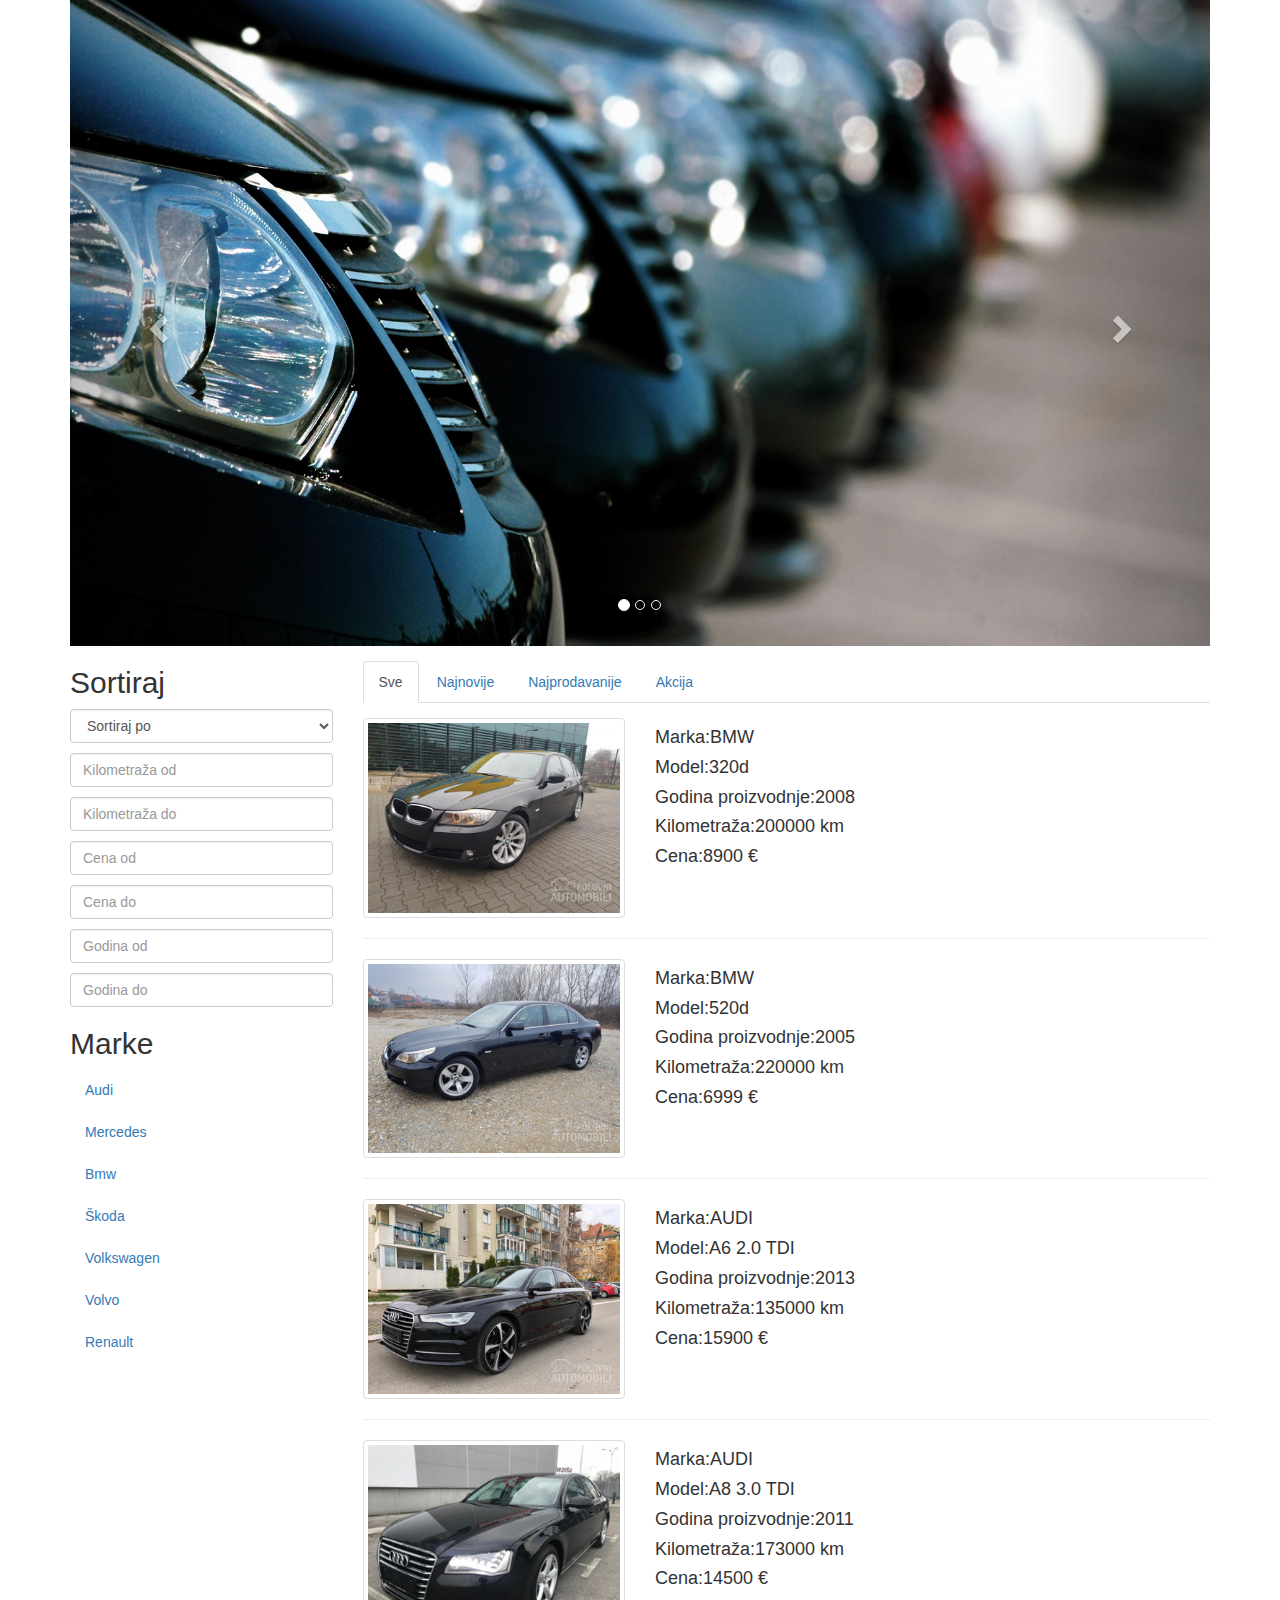
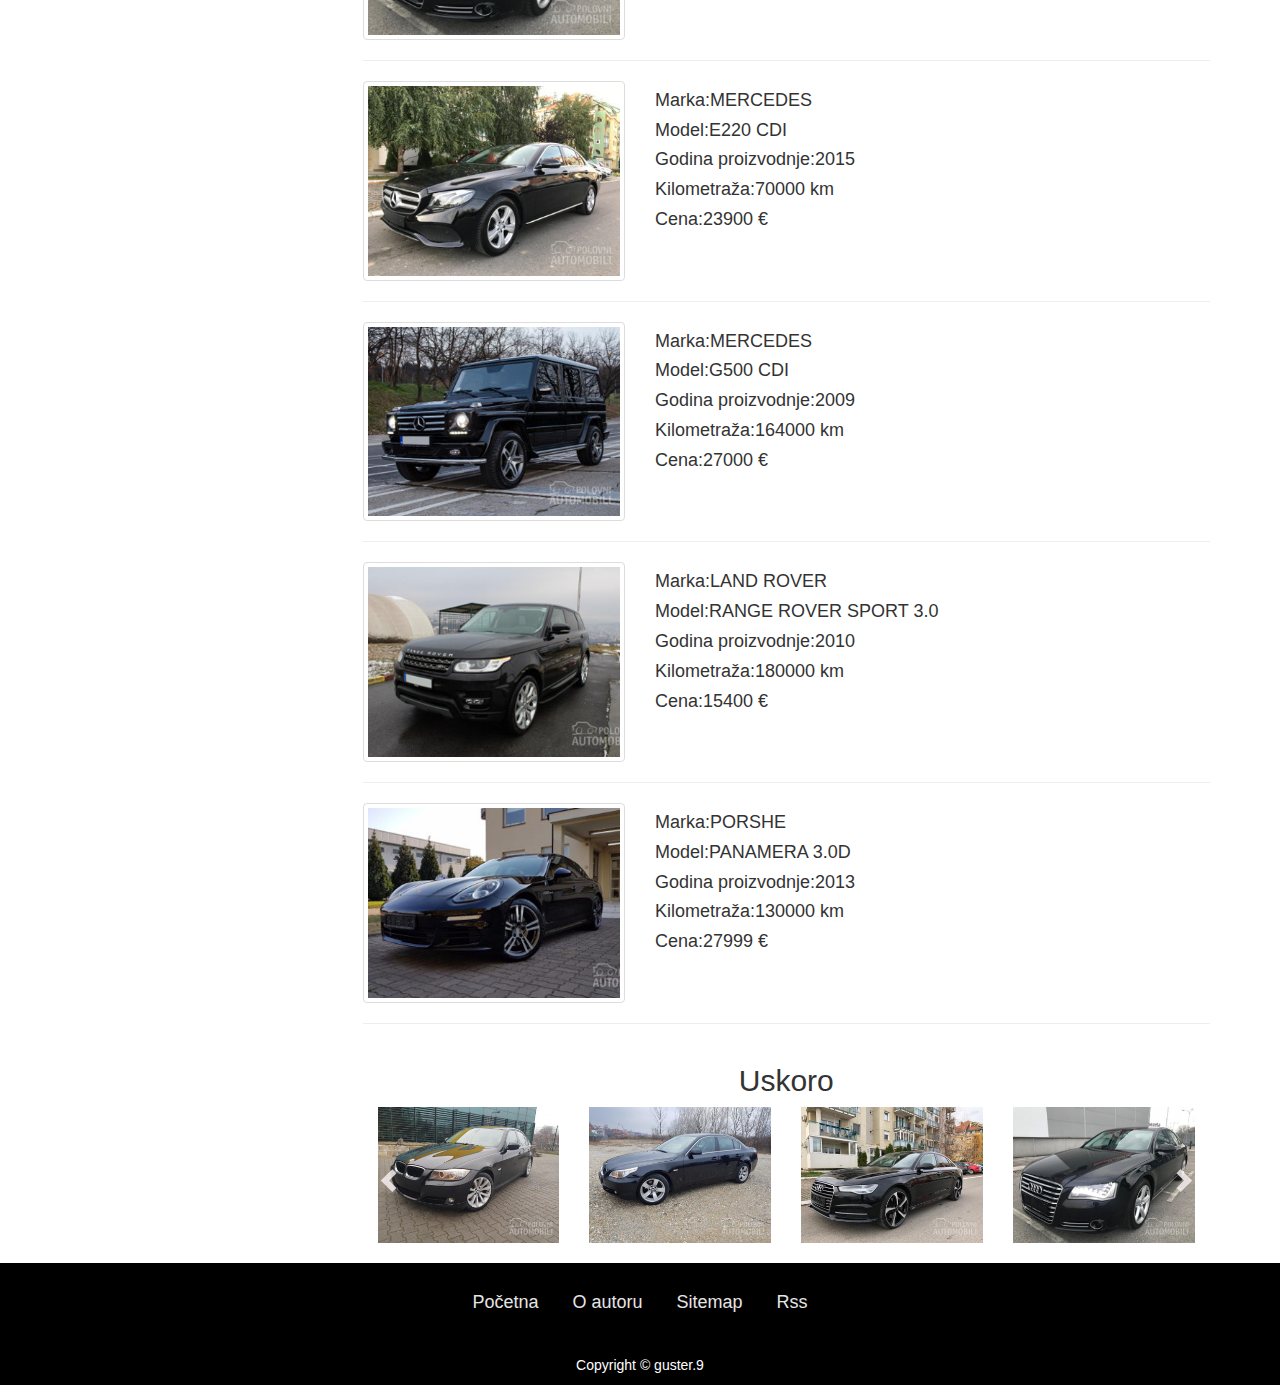
==== kompletna ponuda.html @ e96f9a5f "upload" ====
<!DOCTYPE html>
<head>
    <title>Transport automobila</title>
    <meta charset="utf-8">
    <meta name="description" content="Uvoz i prodaja polovnih automobila u izuzetnom stanju od prvog vlasnika...">
    <meta name="keywords" content="kola,automobili,vozila, uvoz, nemacka, holandija,svajcarska,austrija,prodaja">
    <meta name="author" content="Lazar Marojkin">
    <meta name="viewport" content="width=device-width, initial-scale=1">
    <link rel="stylesheet" type="text/css" href="css/bootstrap.min.css">
    <link rel="stylesheet" type="text/css" href="css/style.css"/>
    <script src="https://ajax.googleapis.com/ajax/libs/jquery/3.3.1/jquery.min.js"></script>
    <script src="js/bootstrap.min.js"></script>
</head>
<body>
    <div class="container"> 
            <div id="myCarousel" class="carousel slide" data-ride="carousel">
              <ol class="carousel-indicators">
                <li data-target="#myCarousel" data-slide-to="0" class="active"></li>
                <li data-target="#myCarousel" data-slide-to="1"></li>
                <li data-target="#myCarousel" data-slide-to="2"></li>
              </ol>

              <div class="carousel-inner">
                <div class="item active">
                  <img src="images/plac1.jpg" alt="Los Angeles" style="width:100%;">
                </div>
          
                <div class="item">
                  <img src="images/2.jpg" alt="Chicago" style="width:100%;">
                </div>
              
                <div class="item">
                  <img src="images/1.jpg" alt="New york" style="width:100%;">
                </div>
              </div>
          
              <a class="left carousel-control" href="#myCarousel" data-slide="prev">
                <span class="glyphicon glyphicon-chevron-left"></span>
                <span class="sr-only">Previous</span>
              </a>
              <a class="right carousel-control" href="#myCarousel" data-slide="next">
                <span class="glyphicon glyphicon-chevron-right"></span>
                <span class="sr-only">Next</span>
              </a>
            </div>
          </div>
          
    <section>
		<div class="container">
			<div class="row">
				<div class="col-sm-3">
					<h2>Sortiraj</h2>
                    <form>      
                        <select class="form-control" id="sortirajddl">
                            <option value="0">Sortiraj po</option>
                        </select>
                        <input type="text" placeholder="Kilometraža od" class="form-control">
                        <input type="text" placeholder="Kilometraža do" class="form-control">
                        <input type="text" placeholder="Cena od" class="form-control">
                        <input type="text" placeholder="Cena do" class="form-control">
                        <input type="text" placeholder="Godina od" class="form-control">
                        <input type="text" placeholder="Godina do" class="form-control">
                    </form>		
					<h2>Marke</h2>
					<div id="modeli">
						<ul class="nav nav-pills nav-stacked">
							<li><a href="#">Audi</a></li>
                            <li><a href="#">Mercedes</a></li>
                            <li><a href="#">Bmw</a></li>
                            <li><a href="#">Škoda</a></li>
                            <li><a href="#">Volkswagen</a></li>
                            <li><a href="#">Volvo</a></li>
                            <li><a href="#">Renault</a></li>
						</ul>
					</div>
			    </div>
				
				<div class="col-sm-9" style="padding-bottom:20px">
						<div class="col-sm-12" style="padding:15px 0px">
							<ul class="nav nav-tabs">
                                <li class="active"><a href="#sve" data-toggle="tab">Sve</a></li>
								<li><a href="#najnovije" data-toggle="tab">Najnovije</a></li>
								<li><a href="#najprodavanije" data-toggle="tab">Najprodavanije</a></li>
								<li><a href="#akcija" data-toggle="tab">Akcija</a></li>
							</ul>
                        </div>
                        
                    <div class="tab-content">
                            <div class="tab-pane fade active in" id="sve" ></div>
							<div class="tab-pane fade" id="najnovije" ></div>
							<div class="tab-pane fade" id="najprodavanije" ></div>
							<div class="tab-pane fade" id="akcija" ></div>
	
					<div class="recommended_items">
						<h2 class="title text-center">Uskoro</h2>
						
						<div id="recommended-item-carousel" class="carousel slide" data-ride="carousel">
							<div class="carousel-inner" id="uskoro"></div>
							 <a class="left recommended-item-control" href="#recommended-item-carousel" data-slide="prev" style="left:5px">
								<i class="glyphicon glyphicon-chevron-left"></i>
							  </a>
							  <a class="right recommended-item-control" href="#recommended-item-carousel" data-slide="next" style="right:5px">
								<i class="glyphicon glyphicon-chevron-right"></i>
							  </a>			
						</div>
					</div>
					
				</div>
			</div>
		</div>
	</section>
    <div class="container-fluid" id="pravaMojStil">
        <div class="container">
            <div class="navbar">
                <ul class="nav navbar-nav navbar-center text-center" id="futerNav">
                    <li><a href="index.html">Početna</a></li>
                    <li><a href="oautoru.html">O autoru</a></li>
                    <li><a href="sitemap.xml">Sitemap</a></li>
                    <li><a href="rss.xml">Rss</a></li>
                </ul>
            </div>
            <div class="row">
                <p class="text-center">Copyright &copy; guster.9</p>
            </div>
        </div>
    </div>
    <a id="back-to-top" href="#" class="btn btn-primary btn-lg back-to-top" role="button" data-toggle="tooltip" data-placement="left">
        <span class="glyphicon glyphicon-chevron-up"></span>
    </a>
    <script type="text/javascript" src="js/podacikompletna.js"></script>
</body>
</html>
---- css/style.css ----
#hederMojStil{
    font-size: 20px;
    background-image: url('../images/1.jpg');
    background-attachment: fixed;
    background-size: cover;
    height: auto;
    position: relative;
    overflow: hidden;
    color: #fff;
}

#hederPeding{
    padding-top: 20px;
}

#sredinaMojStil{
    background-color: #fff;
    padding: 50px 0;
}

#doleMojStil{
    background-image: url('../images/2.jpg');
    background-attachment: fixed;
    background-size: cover;
    height: auto;
    color: #fff;
}
input, textarea, button {
    margin-top:10px 
}

#adresaMojStil{
    
    font-size: 20px;
}

#kontaktMojStil{
   
}

#pravaMojStil{
    background-color: #000;
    color: #fff;
    padding: 5px 0px 0px 0px;
}

.container-fluid{
    padding: 25px 0px;
}

#doleMojStil h1, #futerMojStil{
    padding-bottom: 20px;
}

#overlay{
    position: absolute;
    top: 0;
    left: 0;
    width: 100%;
    height: 100%;
    background: rgba(0, 0, 0, .75);
}

.razdvoj{
    padding-top: 20px;
    cursor: pointer;
}

.razdvoj:hover{
    transition: 0.5s;
    transform: scale(1.2);
}

#meniMojStil>li>a{
    color:#fff;
}

#meniMojStil>li>a:hover{
    color:rgb(49, 46, 46);
}
.navbar-inverse{
    background-color: rgba(0, 0, 0, 0);
    border-color: rgba(0, 0, 0, 0);
}

.navbar-inverse .navbar-brand, .navbar-inverse .navbar-nav>li>a{
    color: #e6e5e5;
}

.back-to-top {
    cursor: pointer;
    position: fixed;
    bottom: 20px;
    right: 20px;
    display:none;
}

#hederTekstMojStil{
    padding: 130px 0px;
    text-align: center;
}

#rezervisi{
    color: #fff;
}

#rezervisi:hover{
    text-decoration: none;
}

#rezervisi>button{
    margin-top: 20px;
}

#mapa{
    margin: 10px auto;
}

.sakrij{
    display: none;
}

.vidljivost{
   position: relative;
   padding-top: 20px;
}

#izadji{
    position: absolute;
    right: 20px;
    top: 20px;
    font-size: 20px;
    cursor: pointer;
}

h1{
    padding: 10px 0;
}

.navbar-nav>li>a{
    color: #e6e5e5;
    font-size: 18px;
}

#futerNav li a:hover{
    background-color: #000;
    color: #fff;
}

#autorNav li a:hover,#ponudaNav li a:hover{
    background-color: #fff;
    color: #000;
    border-radius: 5px;
}

#hederMojStil h1{
    color: #fff;
}

#autorSlika{
    border: 5px solid #fff;
    /*width: 20%;*/
}

#autorHeder{
    background-color: #000;
    background-image: url('../images/c.jpg');
    color: #fff;
    background-attachment: fixed;
}

samp{
    font-size: 23px;
}

#ispisGresaka{
    float: right;
}

#opisAutora{
    padding: 20px 0px;
}

#futerNav>li>a:hover{
    border-radius: 5px;
}

#futerNav>li{
    text-align: center;
    display: inline-block;
    float: none;
}

#futerNav{
    float: none;
}

@media only screen and (max-width: 992px){
    #adresaMojStil{
        text-align: center;
    }
}

/* njihova greska - ispravka */

.navbar-nav{
    margin: 7.5px 0px;
}

/*  */

#myNavbar>ul>li:last-child{
    border: 1px solid red;
}

#myNavbar>ul>li:last-child>a{
    padding: 10px
}


.recommended_items {
    overflow: hidden;
  }
  
  #recommended-item-carousel .carousel-inner .item {
    padding-left: 0;
  }
  
  .recommended-item-control {
    position: absolute;
    top: 41%;
  }
  
  .recommended-item-control i {
    color: rgba(248, 241, 241, 0.822);
    font-size: 25px;
    padding: 4px 10px;
  }
  
  .recommended-item-control i:hover {
    color: #000;
  }

  #ponudaHeder{
      padding: 0px;
  }
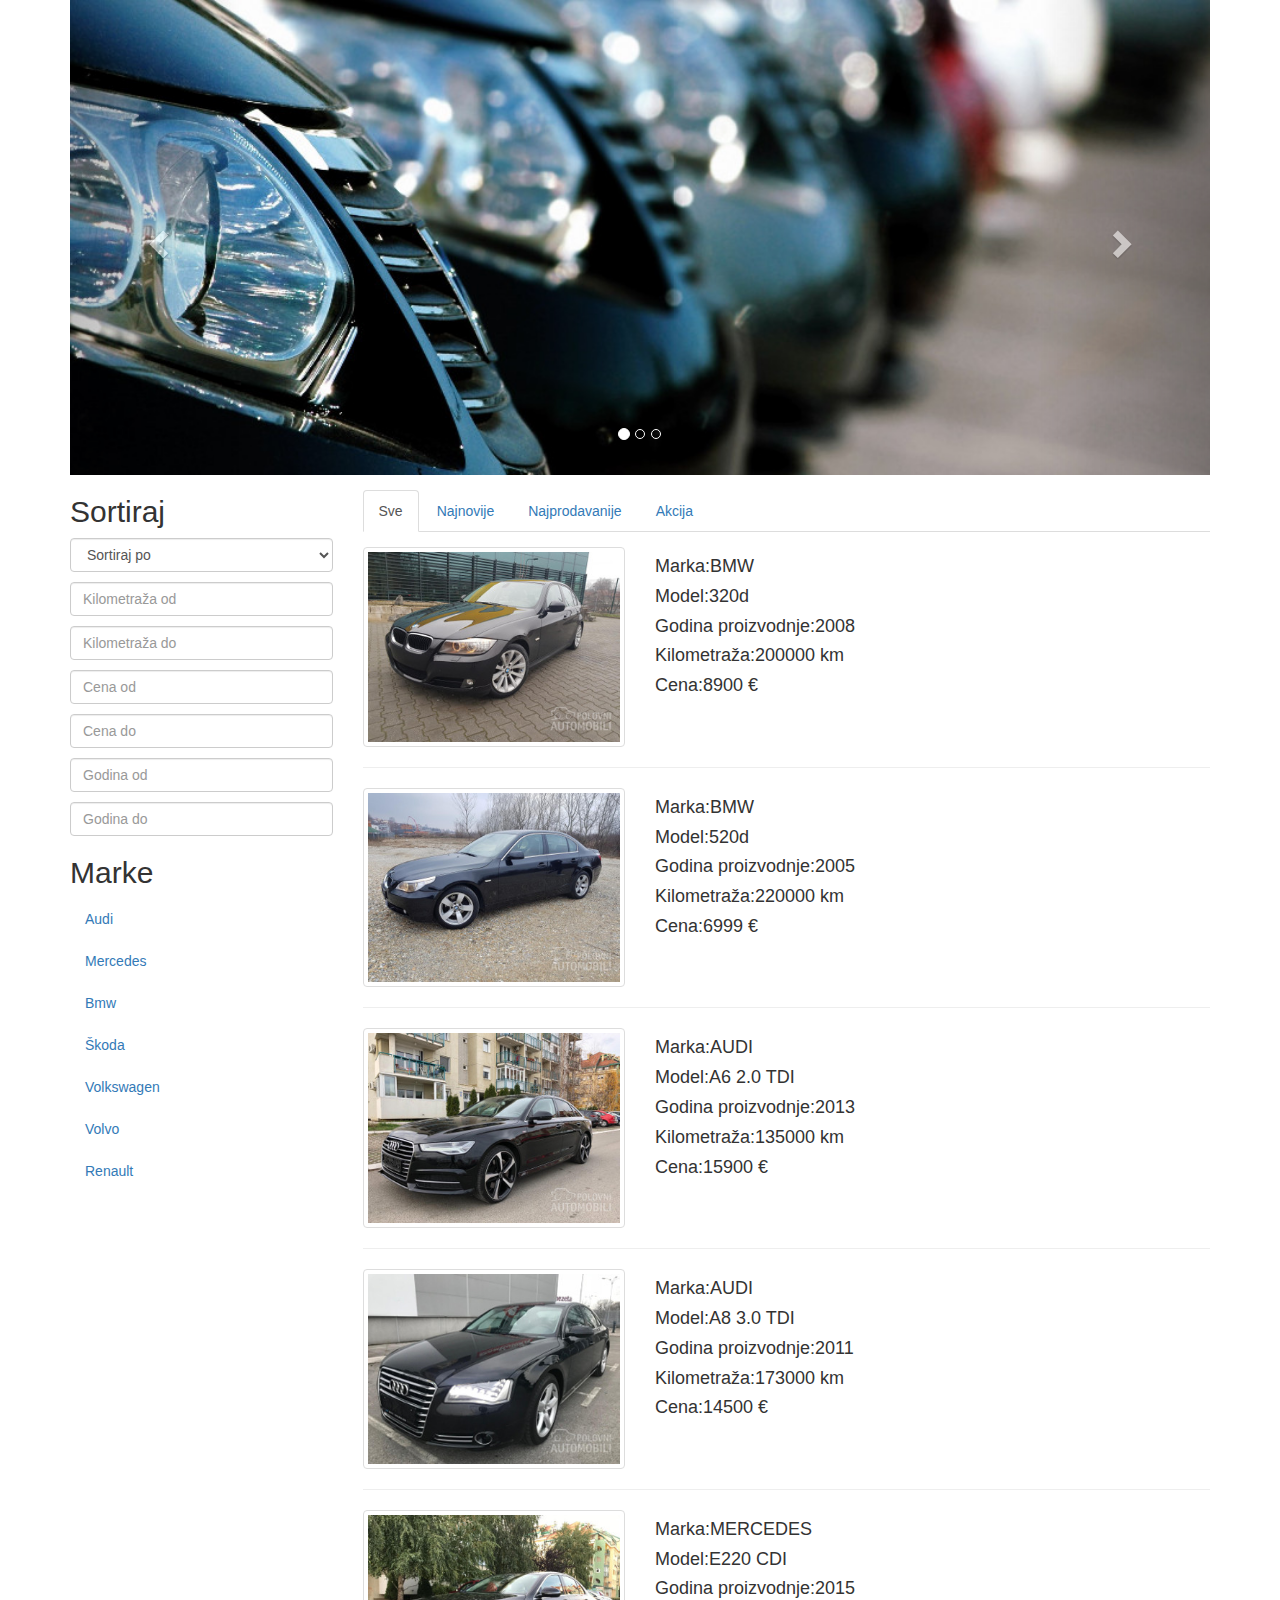
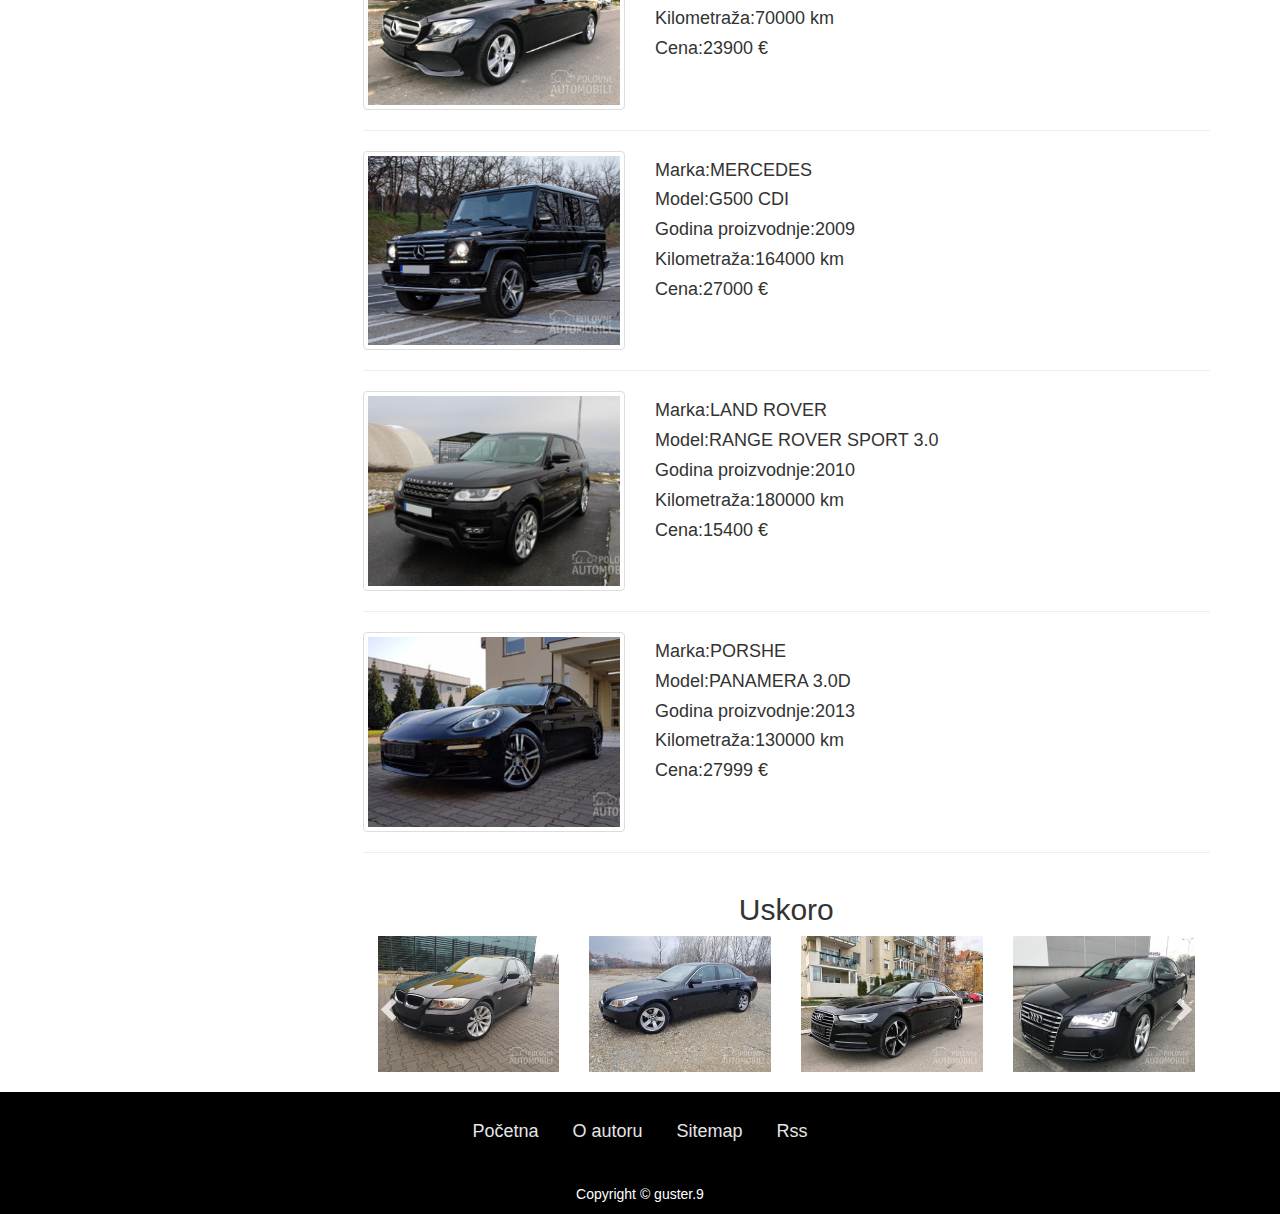
==== commit 7865ae15: "izmene" ====
--- a/kompletna ponuda.html
+++ b/kompletna ponuda.html
@@ -22,15 +22,15 @@
 
               <div class="carousel-inner">
                 <div class="item active">
-                  <img src="images/plac1.jpg" alt="Los Angeles" style="width:100%;">
+                  <img src="images/plac1.jpg" alt="Autoplac" style="width:100%;">
                 </div>
           
                 <div class="item">
-                  <img src="images/2.jpg" alt="Chicago" style="width:100%;">
+                  <img src="images/22.jpg" alt="Autoput" style="width:100%;">
                 </div>
               
                 <div class="item">
-                  <img src="images/1.jpg" alt="New york" style="width:100%;">
+                  <img src="images/11.jpg" alt="Mercedes" style="width:100%;">
                 </div>
               </div>
           
@@ -45,7 +45,6 @@
             </div>
           </div>
           
-    <section>
 		<div class="container">
 			<div class="row">
 				<div class="col-sm-3">
@@ -105,25 +104,25 @@
 						</div>
 					</div>
 					
-				</div>
-			</div>
+                    </div>
+                </div>
+            </div>
 		</div>
-	</section>
-    <div class="container-fluid" id="pravaMojStil">
-        <div class="container">
-            <div class="navbar">
-                <ul class="nav navbar-nav navbar-center text-center" id="futerNav">
-                    <li><a href="index.html">Početna</a></li>
-                    <li><a href="oautoru.html">O autoru</a></li>
-                    <li><a href="sitemap.xml">Sitemap</a></li>
-                    <li><a href="rss.xml">Rss</a></li>
-                </ul>
+        <div class="container-fluid" id="pravaMojStil">
+                <div class="container">
+                    <div class="navbar">
+                        <ul class="nav navbar-nav navbar-center text-center" id="futerNav">
+                            <li><a href="index.html">Početna</a></li>
+                            <li><a href="oautoru.html">O autoru</a></li>
+                            <li><a href="sitemap.xml">Sitemap</a></li>
+                            <li><a href="rss.xml">Rss</a></li>
+                        </ul>
+                    </div>
+                    <div class="row">
+                        <p class="text-center">Copyright &copy; guster.9</p>
+                    </div>
+                </div>
             </div>
-            <div class="row">
-                <p class="text-center">Copyright &copy; guster.9</p>
-            </div>
-        </div>
-    </div>
     <a id="back-to-top" href="#" class="btn btn-primary btn-lg back-to-top" role="button" data-toggle="tooltip" data-placement="left">
         <span class="glyphicon glyphicon-chevron-up"></span>
     </a>
--- a/css/style.css
+++ b/css/style.css
@@ -153,6 +153,16 @@
     border-radius: 5px;
 }
 
+#autorNav{
+    float: none;
+    vertical-align: top;
+}
+
+#autorNav li{
+    display: inline-block;
+    float:none;
+}
+
 #hederMojStil h1{
     color: #fff;
 }
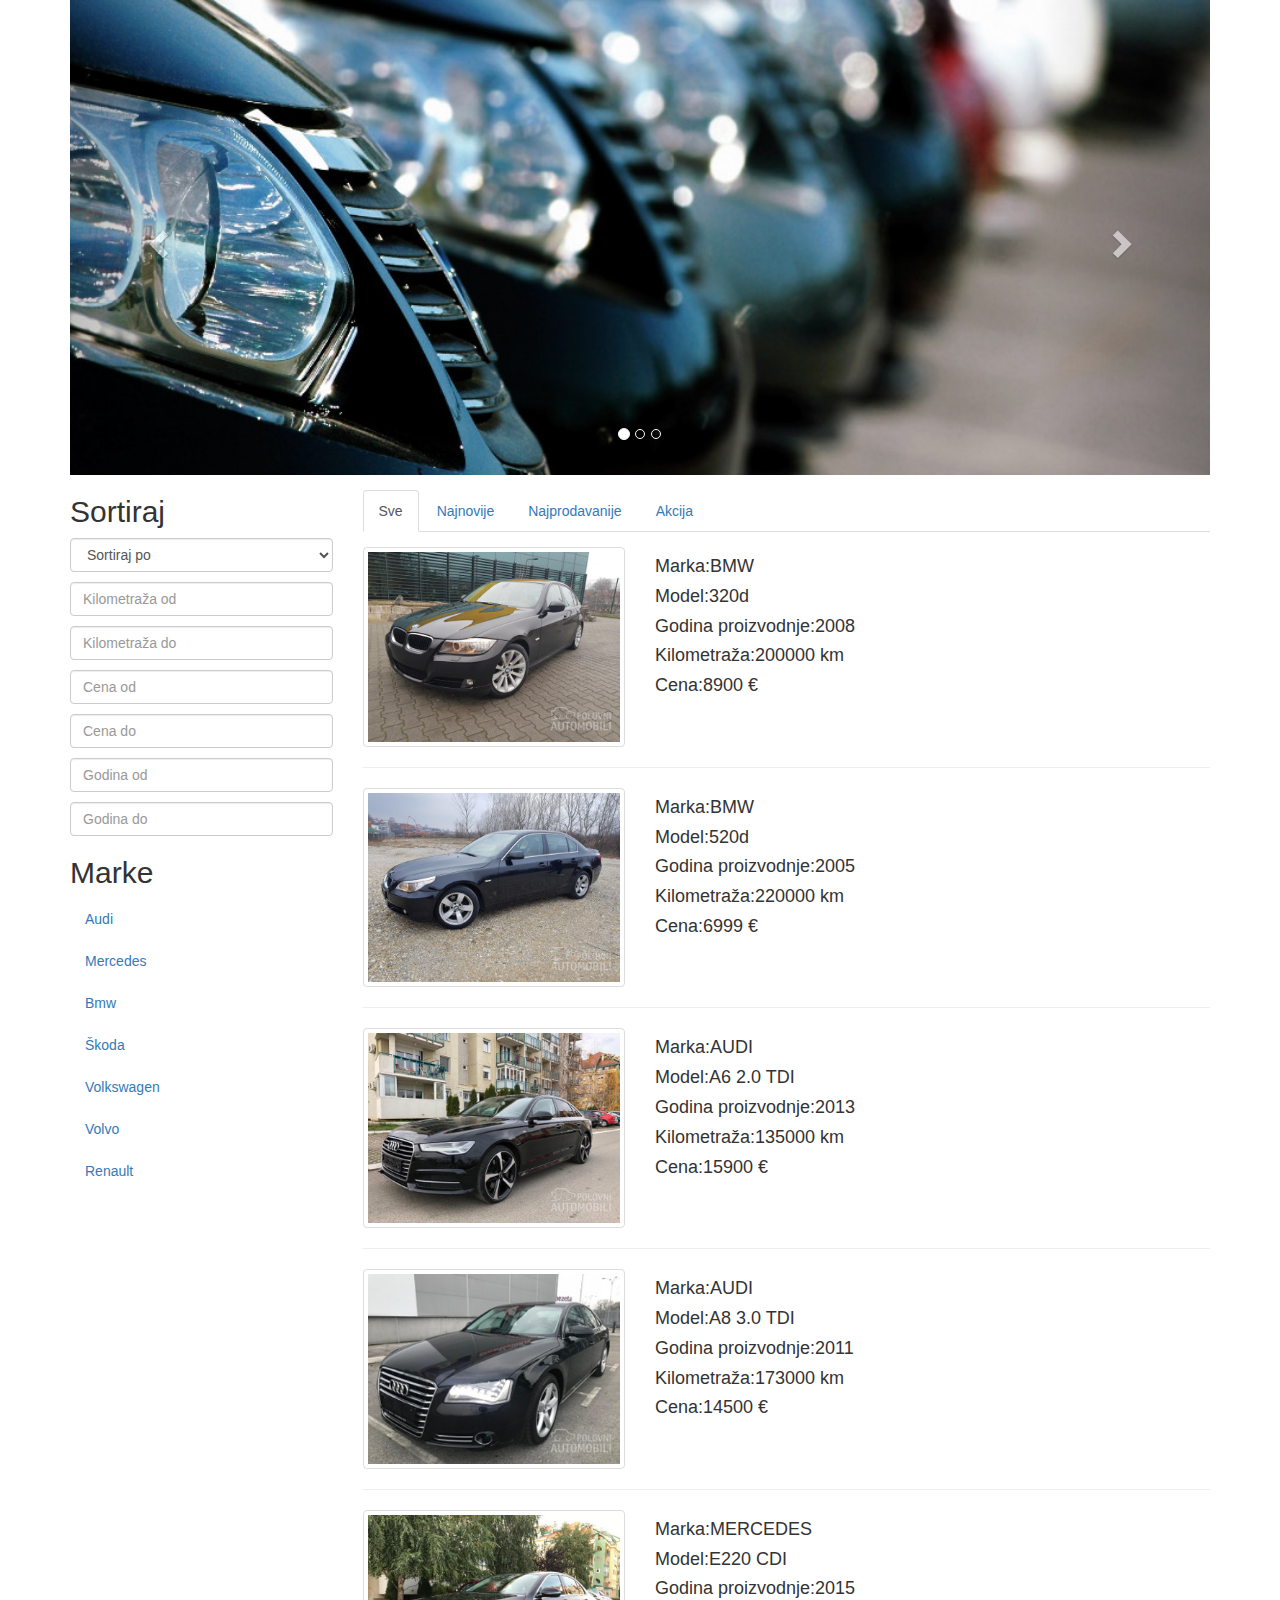
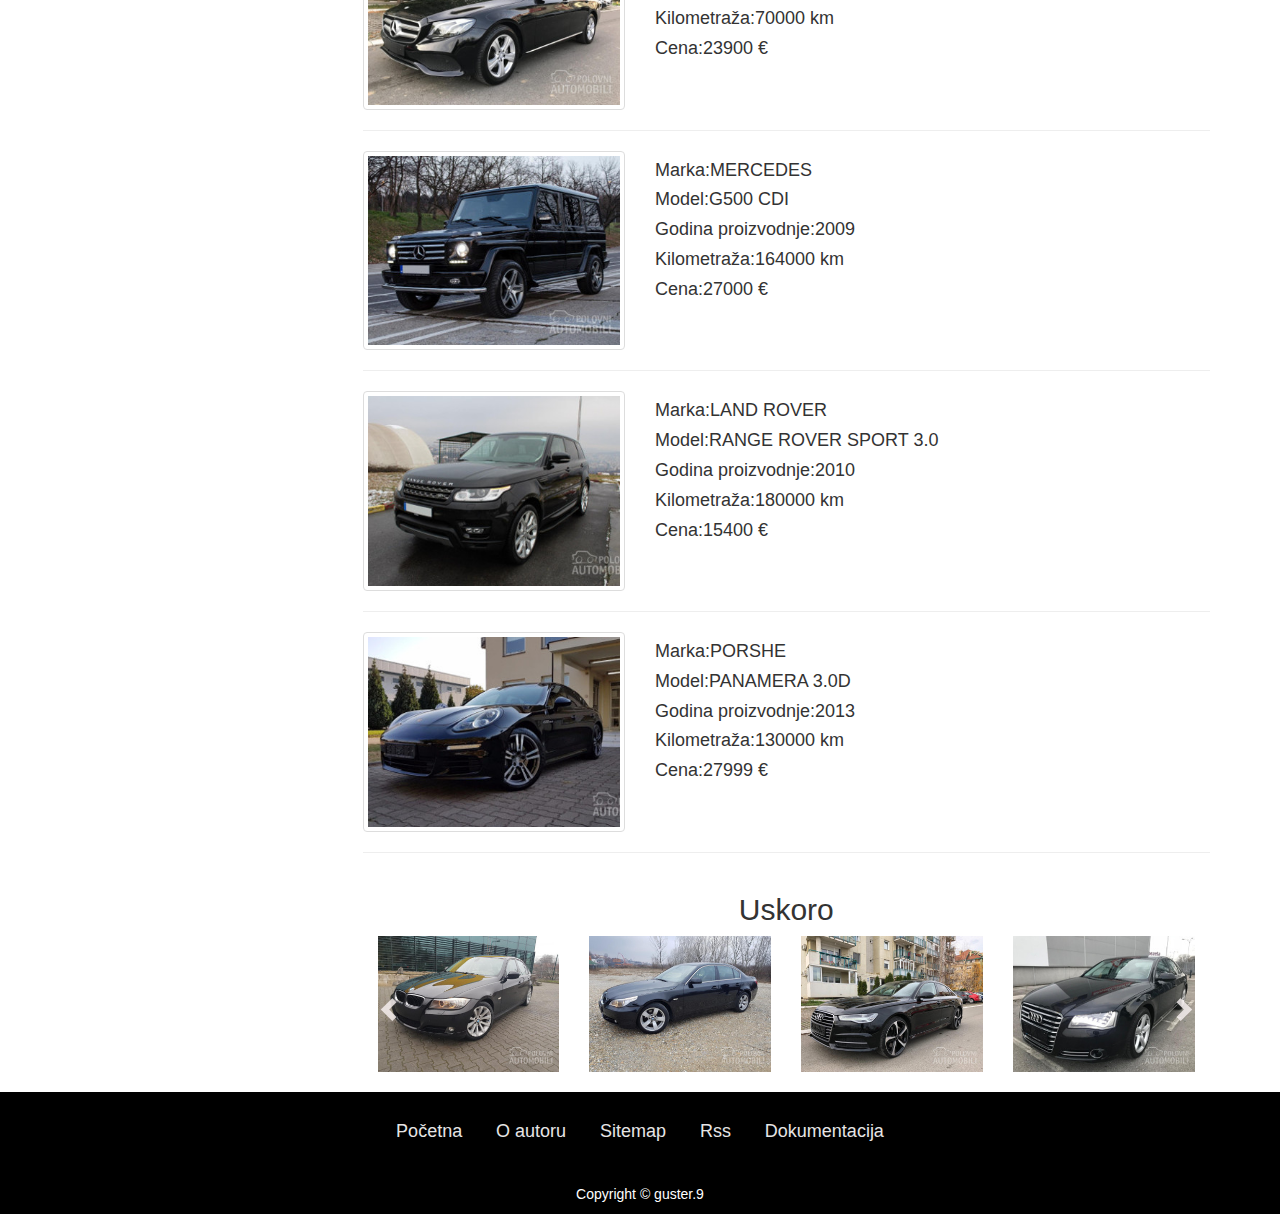
==== commit 087b5ca7: "dokumentacija" ====
--- a/kompletna ponuda.html
+++ b/kompletna ponuda.html
@@ -22,15 +22,15 @@
 
               <div class="carousel-inner">
                 <div class="item active">
-                  <img src="images/plac1.jpg" alt="Autoplac" style="width:100%;">
+                  <img src="images/plac1.jpg" alt="Autoplac" style="width:100%;" class="responsive-img">
                 </div>
           
                 <div class="item">
-                  <img src="images/22.jpg" alt="Autoput" style="width:100%;">
+                  <img src="images/22.jpg" alt="Autoput" style="width:100%;" class="responsive-img">
                 </div>
               
                 <div class="item">
-                  <img src="images/11.jpg" alt="Mercedes" style="width:100%;">
+                  <img src="images/11.jpg" alt="Mercedes" style="width:100%;" class="responsive-img">
                 </div>
               </div>
           
@@ -116,6 +116,7 @@
                             <li><a href="oautoru.html">O autoru</a></li>
                             <li><a href="sitemap.xml">Sitemap</a></li>
                             <li><a href="rss.xml">Rss</a></li>
+                            <li><a href="dokumentacija.pdf">Dokumentacija</a></li>
                         </ul>
                     </div>
                     <div class="row">
